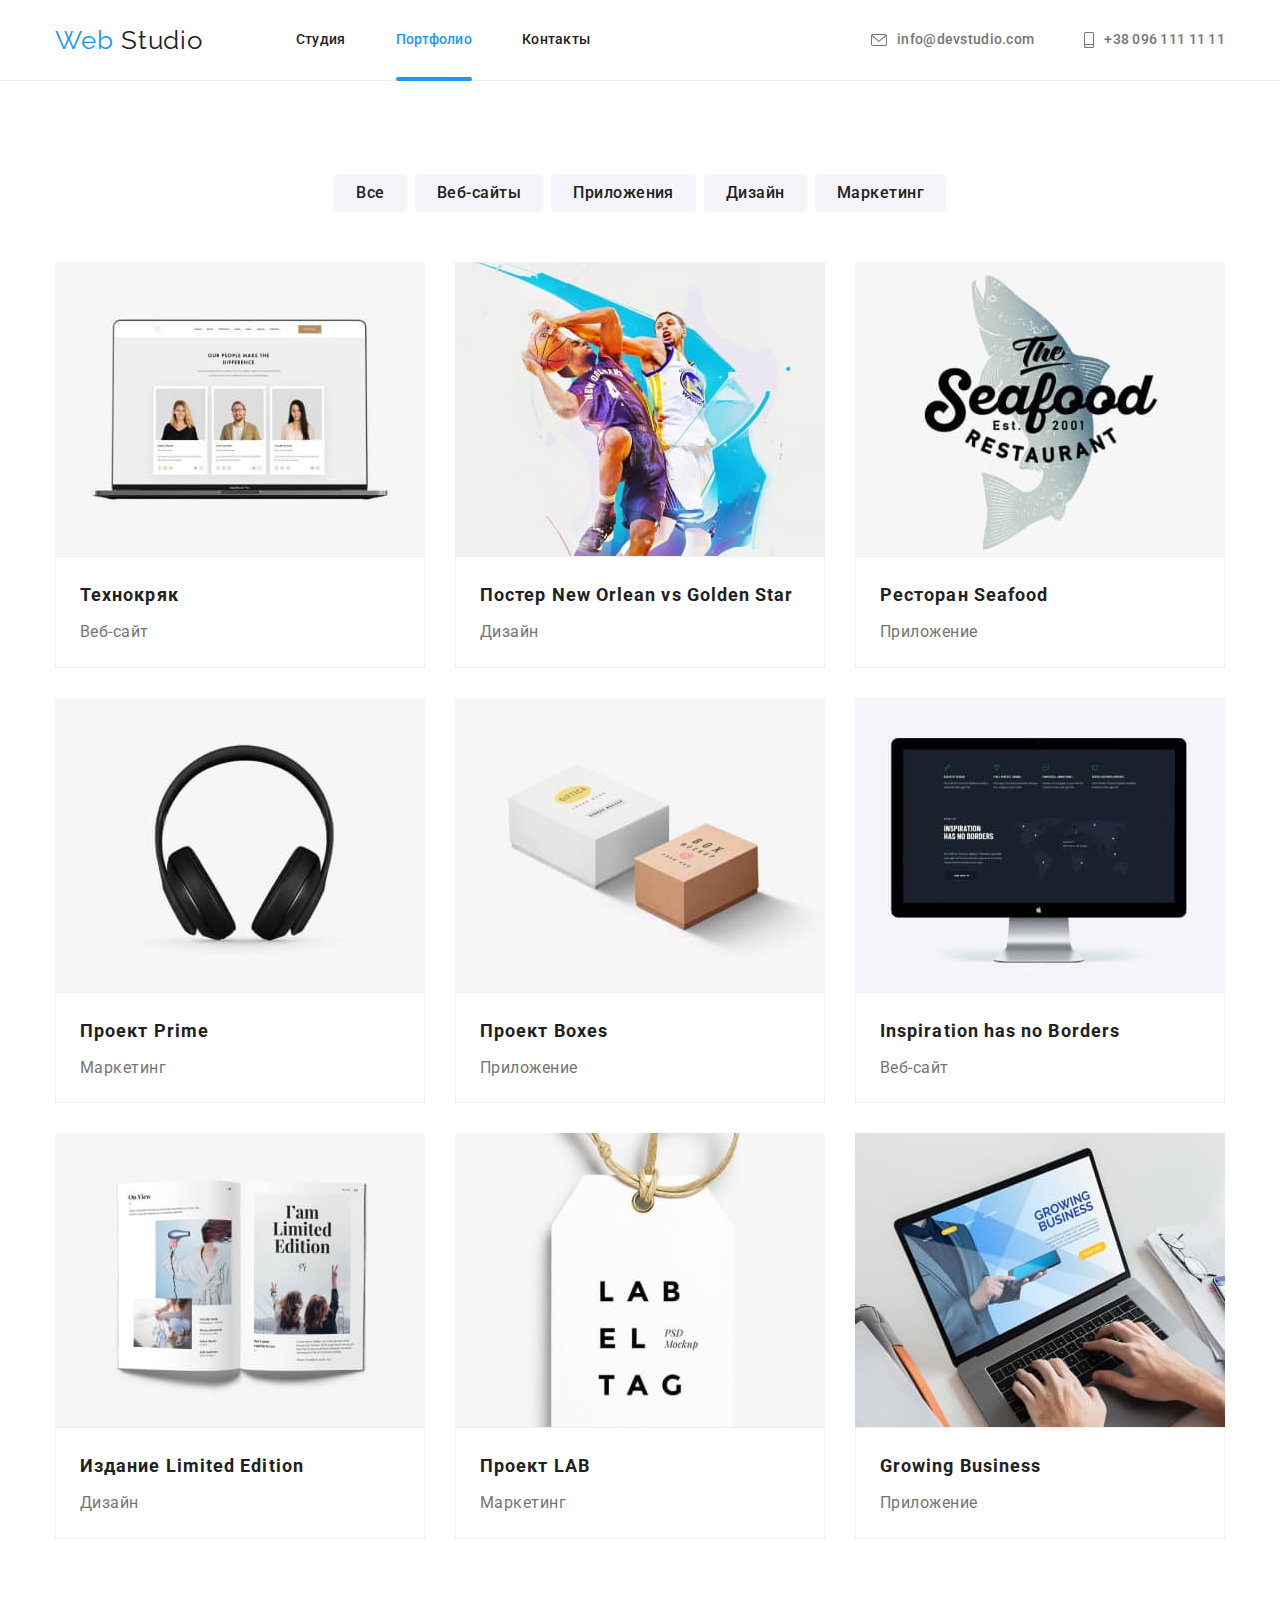
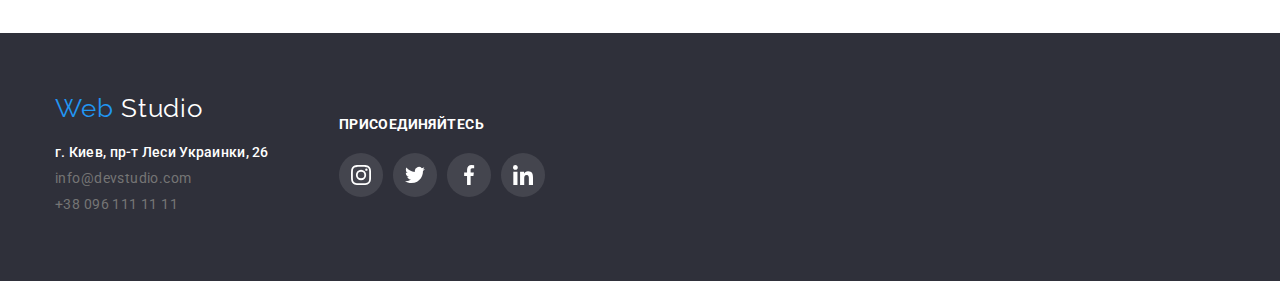
==== portfolio.html @ 6a271667 "add modal" ====
<!DOCTYPE html>
<html lang="ru">
	<head>
		<meta charset="UTF-8" />
		<meta name="viewport" content="width=device-width, initial-scale=1.0" />
		<title>Портфолио</title>
		<link
			href="https://fonts.googleapis.com/css2?family=Raleway:wght@700&family=Roboto:wght@400;500;700;900&display=swap"
			rel="stylesheet"
		/>
		<link
			rel="stylesheet"
			href="https://cdnjs.cloudflare.com/ajax/libs/modern-normalize/1.0.0/modern-normalize.min.css"
		/>
		<link rel="stylesheet" href="./css/styles.css" />
	</head>

	<!-- ШАПКА -->

	<body>
		<header class="header-page">
			<div class="container header">
				<nav class="navigation">
					<a class="logo" href="./index.html">
						<span class="web">Web</span>
						Studio
					</a>
					<ul class="list nav">
						<li class="link"><a href="./index.html" class="link-page">Студия</a></li>
						<li class="link"><a href="./portfolio.html" class="link-page current">Портфолио</a></li>
						<li class="link"><a href="#footer" class="link-page">Контакты</a></li>
					</ul>
				</nav>
				<ul class="list address up">
					<li class="link">
						<a href="mailto:info@devstudio.com" class="link-contacts up">
							<svg class="icon-address" width="16px" height="12px">
								<use href="./images/icon/sprite.svg#icon-mail"></use>
							</svg>
							info@devstudio.com
						</a>
					</li>
					<li class="link">
						<a href="tel:380961111111" class="link-contacts up">
							<svg class="icon-address" width="10px" height="16px">
								<use href="./images/icon/sprite.svg#icon-smartphone"></use>
							</svg>
							+38 096 111 11 11
						</a>
					</li>
				</ul>
			</div>
		</header>

		<!-- MAIN -->

		<main>
			<section class="section portfolio">
				<div class="container portfolio">
					<h1 hidden>Категории</h1>
					<ul class="list portfolio">
						<li class="item-portfolio"><button class="button">Все</button></li>
						<li class="item-portfolio"><button class="button">Веб-сайты</button></li>
						<li class="item-portfolio"><button class="button">Приложения</button></li>
						<li class="item-portfolio"><button class="button">Дизайн</button></li>
						<li class="item-portfolio"><button class="button">Маркетинг</button></li>
					</ul>
					<ul class="list content">
						<li class="item-content">
							<a href="" class="link-content">
								<div class="position portfolio">
									<img src="./images/portfolio1.jpg" alt="Технокряк" width="370" />
									<div class="position-text">
										<p>
											Lorem ipsum dolor, sit amet consectetur adipisicing elit. Fuga officiis sunt dolorem, harum saepe
											quibusdam doloribus, quis quia distinctio omnis quaerat expedita labore fugiat velit vitae non eos
											obcaecati magnam. Lorem ipsum dolor, sit amet consectetur adipisicing elit. Error minima nemo quod
											non rem ab iste? Ea voluptatem fugiat, atque, quia numquam magnam possimus quaerat qui itaque
											earum minus neque? Lorem ipsum dolor sit amet consectetur adipisicing elit. Quam ducimus magnam
											veritatis! Eaque natus, totam facere asperiores eius qui et temporibus, quae, quia quod nostrum
											commodi ipsum quam necessitatibus quos. Lorem ipsum dolor, sit amet consectetur adipisicing elit.
										</p>
									</div>
								</div>
								<div class="text-content">
									<h2 class="company">Технокряк</h2>
									<p class="categories">Веб-сайт</p>
								</div>
							</a>
						</li>
						<li class="item-content">
							<a href="" class="link-content">
								<div><img src="./images/portfolio2.jpg" alt="Постер New Orlean vs Golden Star" width="370" /></div>
								<div class="text-content">
									<h2 class="company">Постер New Orlean vs Golden Star</h2>
									<p class="categories">Дизайн</p>
								</div>
							</a>
						</li>
						<li class="item-content">
							<a href="" class="link-content">
								<div><img src="./images/portfolio3.jpg" alt="Ресторан Seafood" width="370" /></div>
								<div class="text-content">
									<h2 class="company">Ресторан Seafood</h2>
									<p class="categories">Приложение</p>
								</div>
							</a>
						</li>
						<li class="item-content">
							<a href="" class="link-content">
								<div><img src="./images/portfolio4.jpg" alt="Проект Prime" width="370" /></div>
								<div class="text-content">
									<h2 class="company">Проект Prime</h2>
									<p class="categories">Маркетинг</p>
								</div>
							</a>
						</li>
						<li class="item-content">
							<a href="" class="link-content">
								<div><img src="./images/portfolio5.jpg" alt="Проект Boxes" width="370" /></div>
								<div class="text-content">
									<h2 class="company">Проект Boxes</h2>
									<p class="categories">Приложение</p>
								</div>
							</a>
						</li>
						<li class="item-content">
							<a href="" class="link-content">
								<div><img src="./images/portfolio6.jpg" alt="Inspiration has no Borders" width="370" /></div>
								<div class="text-content">
									<h2 class="company">Inspiration has no Borders</h2>
									<p class="categories">Веб-сайт</p>
								</div>
							</a>
						</li>
						<li class="item-content">
							<a href="" class="link-content">
								<div><img src="./images/portfolio7.jpg" alt="Издание Limited Edition" width="370" /></div>
								<div class="text-content">
									<h2 class="company">Издание Limited Edition</h2>
									<p class="categories">Дизайн</p>
								</div>
							</a>
						</li>
						<li class="item-content">
							<a href="" class="link-content">
								<div><img src="./images/portfolio8.jpg" alt="Проект LAB" width="370" /></div>
								<div class="text-content">
									<h2 class="company">Проект LAB</h2>
									<p class="categories">Маркетинг</p>
								</div>
							</a>
						</li>
						<li class="item-content">
							<a href="" class="link-content">
								<div><img src="./images/portfolio9.jpg" alt="Growing Business" width="370" /></div>
								<div class="text-content">
									<h2 class="company">Growing Business</h2>
									<p class="categories">Приложение</p>
								</div>
							</a>
						</li>
					</ul>
				</div>
			</section>
		</main>

		<!-- FOOTER -->

		<footer class="footer-page" id="footer">
			<div class="container footer">
				<div class="address-footer">
					<div class="logo-footer">
						<a class="logo down" href="./index.html">
							<span class="web">Web</span>
							Studio
						</a>
					</div>
					<address>
						<ul class="list">
							<li class="link-down">
								<a
									href="https://goo.gl/maps/tncFJS4bmtnmpcFF8"
									class="link-contacts address"
									target="_blank"
									rel="noopener noreferrer"
								>
									г. Киев, пр-т Леси Украинки, 26
								</a>
							</li>
							<li class="link-down">
								<a href="mailto:info@devstudio.com" class="link-contacts down">info@devstudio.com</a>
							</li>
							<li class="link-down"><a href="tel:380961111111" class="link-contacts down">+38 096 111 11 11</a></li>
						</ul>
					</address>
				</div>
				<div class="social-footer">
					<h2 class="features-head">Присоединяйтесь</h2>
					<ul class="list social footer">
						<li>
							<a class="link-social footer" href="">
								<svg class="icon-social" width="20px" height="20px">
									<use href="./images/icon/sprite.svg#icon-instagram"></use>
								</svg>
							</a>
						</li>
						<li>
							<a class="link-social footer" href="">
								<svg class="icon-social" width="20px" height="20px">
									<use href="./images/icon/sprite.svg#icon-twitter"></use>
								</svg>
							</a>
						</li>
						<li>
							<a class="link-social footer" href="">
								<svg class="icon-social" width="20px" height="20px">
									<use href="./images/icon/sprite.svg#icon-facebook"></use>
								</svg>
							</a>
						</li>
						<li>
							<a class="link-social footer" href="">
								<svg class="icon-social" width="20px" height="20px">
									<use href="./images/icon/sprite.svg#icon-linkedin"></use>
								</svg>
							</a>
						</li>
					</ul>
				</div>
			</div>
		</footer>
	</body>
</html>
---- css/styles.css ----
:root {
	--primary-text-color: #212121;
	--secondary-text-color: #757575;
	--accent-color: #2196f3;
	--page-footer-color: #2f303a;
}

/* ВСЯ СТРАНИЦА */

body {
	background-color: #ffffff;
	color: var(--primary-text-color);
	font-family: Roboto, sans-serif;
	font-size: 14px;
	font-style: normal;

	margin-left: auto;
	margin-right: auto;

	padding-top: 80px;

	/* position: relative;
	top: 0;
	left: 0;
	width: 100%;
	height: 100%;
	background-color: #111111;
	opacity: 0.5; */
}
h1,
h2,
h3,
h4,
h5,
h6,
p {
	margin-top: 0;
	margin-bottom: 0;
}

img {
	display: block;
}
.list {
	list-style: none;
	margin: 0;
	padding: 0;
}
.section {
	padding-top: 94px;
	padding-bottom: 94px;
}
.container {
	width: 1200px;
	padding-left: 15px;
	padding-right: 15px;
	margin-left: auto;
	margin-right: auto;
}
.heading {
	font-weight: 700;
	font-size: 36px;
	line-height: 1.16;
	text-align: center;
	letter-spacing: 0.03em;

	margin-bottom: 50px;
}
.list.features,
.list.heading,
.list.team,
.list.portfolio,
.list.content,
.list.clients,
.list.address.up {
	display: flex;
	align-items: center;
}

/* ЛОГОТИП */

.logo {
	color: #212121;
	font-family: Raleway, sans-serif;
	font-size: 26px;
	line-height: 1.19;
	letter-spacing: 0.03em;
	text-decoration: none;
}
.web {
	color: #2196f3;
}
/* ШАПКА */

.link-page {
	font-weight: 500;
	font-size: 14px;
	line-height: 1.14;
	letter-spacing: 0.02em;
	color: var(--primary-text-color);
	text-decoration: none;

	display: block;
	padding-top: 32px;
	padding-bottom: 32px;
}
.list.nav {
	margin-left: 93px;
}
.link-page:hover,
.link-page:focus {
	color: var(--accent-color);
}
.link-page.current {
	color: var(--accent-color);
}
.link-contacts {
	font-weight: 500;
	line-height: 1.14;
	letter-spacing: 0.02em;
	color: var(--secondary-text-color);
	text-decoration: none;
}
.link-contacts:hover,
.link-contacts:focus {
	color: var(--accent-color);
}
.header-page {
	border-bottom: 1px solid #ececec;
	position: fixed;
	width: 100%;
	top: 0;
	background-color: #fff;
	z-index: 2;
}

/* ПОДСВЕТКА СТРАНИЦЫ ПОЛОСКОЙ */

.link .link-page.current {
	display: flex;
	position: relative;
}
.link .link-page.current::after {
	content: "";
	position: absolute;
	bottom: -1px;
	width: 100%;
	height: 4px;
	background-color: var(--accent-color);
	border-radius: 2px;
}

/* ИКОНКИ В ШАПКЕ */

.link-contacts.up {
	display: inline-flex;
	align-items: center;

	padding-top: 32px;
	padding-bottom: 32px;

	fill: var(--secondary-text-color);
}
.link-contacts.up:hover {
	fill: var(--accent-color);
}
.icon-address {
	margin-right: 10px;
}

/* MODALKA */
.backdrop {
	position: fixed;
	top: 0;
	left: 0;
	height: 100%;
	width: 100%;

	opacity: 1;
	background-color: rgba(209, 18, 18, 0.2);

	z-index: 3;
}
.backdrop.is-hidden {
	opacity: 0;
	pointer-events: none;
}
.modal {
	display: flex;
	position: absolute;
	top: 50%;
	left: 50%;
	transform: translate(-50%, -50%);

	min-width: 528px;
	min-height: 681px;
	padding: 15px;
	background: #ffffff;
	box-shadow: 0px 1px 3px rgba(0, 0, 0, 0.12), 0px 1px 1px rgba(0, 0, 0, 0.14), 0px 2px 1px rgba(0, 0, 0, 0.2);
	border-radius: 4px;
}
.button-close {
	cursor: pointer;
	width: 30px;
	height: 30px;
	fill: var(--secondary-text-color);
	border-radius: 50%;

	display: flex;
	align-items: center;
	justify-content: center;

	position: absolute;
	right: 8px;
	top: 8px;
	padding: 0px;
	border: 1px solid rgba(0, 0, 0, 0.1);
}
.button-close:hover,
.button-close:focus {
	fill: var(--accent-color);
}

/* HERO */

.section.hero {
	text-align: center;
	padding-bottom: 200px;
	padding-top: 200px;

	background-color: var(--page-footer-color);
	background-image: linear-gradient(to right, rgba(47, 48, 58, 0.4), rgba(47, 48, 58, 0.4)),
		url(../images/background.jpg);
	background-repeat: no-repeat;
	background-position: center;
	background-size: cover;
}
.main {
	color: #fff;
	font-weight: 900;
	font-size: 44px;
	line-height: 1.36;
	text-align: center;
	letter-spacing: 0.06em;
	text-transform: uppercase;

	margin-bottom: 30px;
}
.button-hero {
	cursor: pointer;
	color: #ffffff;
	background-color: #2196f3;
	font-weight: 700;
	font-size: 16px;
	line-height: 1.85;
	letter-spacing: 0.06em;

	box-shadow: 0px 4px 4px rgba(0, 0, 0, 0.15);
	border-radius: 4px;
	border: none;
	text-decoration: none;

	padding: 11px 34px;
	display: inline-block;
	min-width: 200px;
}

/* ОСОБЕННОСТИ */

.features-head {
	font-weight: bold;
	font-size: 14px;
	line-height: 1.14;
	letter-spacing: 0.03em;
	text-transform: uppercase;

	margin-bottom: 10px;
}
.features-text {
	font-weight: 400;
	font-size: 14px;
	line-height: 1.74;
	letter-spacing: 0.03em;
	color: var(--secondary-text-color);
	text-transform: none;

	margin-top: 0;
	margin-bottom: 0;
}
.list.features {
	margin-left: -30px;
}
.item-features {
	margin-left: 30px;
	flex-basis: calc(100% / 4 - 30px);
}

/* ПСЕВДОЭЛЕМЕНТЫ */

.item-features::before {
	content: "";
	height: 120px;
	display: block;
	margin-bottom: 30px;

	background-color: #f5f4fa;
	background-repeat: no-repeat;
	background-position: center;

	background-image: url(../images/icon/Vector.svg);
}
.item-features:nth-child(2)::before {
	background-image: url(../images/icon/clock\ .svg);
}
.item-features:nth-child(3)::before {
	background-image: url(../images/icon/Vector\ 3.svg);
}
.item-features:nth-child(4)::before {
	background-image: url(../images/icon/astronaut\ .svg);
}

/* ЧЕМ МЫ ЗАНИМАЕМСЯ */

.section.features {
	padding-bottom: 0px;
}
.heading-text {
	color: #fff;
	font-weight: bold;
	font-size: 14px;
	line-height: 1.14;
	text-align: center;
	letter-spacing: 0.03em;
	text-transform: uppercase;

	position: absolute;
	bottom: 27px;
	left: 50%;
	width: 100%;

	transform: translate(-50%);
}

.list.heading {
	margin-left: -30px;
	margin-bottom: 0;
}
.item-heading {
	width: 370px;
	margin-left: 30px;
	flex-basis: calc(100% / 3 - 30px);

	/* position: relative;
	display: flex; */
	/* justify-content: center; */
}
.position.heading::before {
	display: inline-block;
	position: absolute;
	content: "";
	width: 370px;
	height: 70px;
	background-color: #111111;
	opacity: 0.5;
	bottom: 0;
	left: 0;
}
.position.heading {
	margin: 0;
}

/* НАША КОМАНДА */

.section.team {
	background-color: #f5f4fa;
}
.name {
	font-weight: 500;
	font-size: 16px;
	line-height: 1.18;
	letter-spacing: 0.03em;

	margin-bottom: 10px;
}
.work {
	font-weight: 400;
	font-size: 16px;
	line-height: 1.18;
	letter-spacing: 0.03em;
	color: var(--secondary-text-color);
}
.work-div {
	padding-top: 30px;
	padding-bottom: 30px;
}
.list.team {
	margin-right: -30px;
	text-align: center;
}
.item-team {
	box-shadow: 0px 1px 3px rgba(0, 0, 0, 0.12), 0px 1px 1px rgba(0, 0, 0, 0.14), 0px 2px 1px rgba(0, 0, 0, 0.2);
	border-radius: 0px 0px 4px 4px;

	margin-right: 30px;
	width: calc(100% / 4 - 30px);
}
.item-team:nth-child(4n) {
	margin-right: 0;
}

/* CСЫЛКИ НА СОЦ СЕТИ */

.list.social {
	display: flex;
	justify-content: center;
	margin-top: 16px;
}
.list.social li {
	width: 44px;
	height: 44px;
}
.list.social li + li {
	margin-left: 10px;
}
.link-social {
	display: flex;
	width: 44px;
	height: 44px;
	border-radius: 50%;
	justify-content: center;
	align-items: center;
	fill: #afb1b8;
}
.link-social:hover {
	background-color: var(--accent-color);
	fill: #fff;
}

/* ПОРТФОЛИО */

.button {
	color: var(--primary-text-color);
	background-color: #f5f4fa;
	font-weight: 500;
	font-size: 16px;
	line-height: 1.6;
	text-align: center;
	letter-spacing: 0.03em;
	border: none;
	border-radius: 4px;

	padding: 6px 22px;
	display: inline-block;
	min-width: 73px;
}
.button:hover,
.button:focus {
	background-color: var(--accent-color);
	color: #ffffff;
	box-shadow: 0px 3px 1px rgba(0, 0, 0, 0.1), 0px 1px 2px rgba(0, 0, 0, 0.08), 0px 2px 2px rgba(0, 0, 0, 0.12);
}
.list.portfolio {
	justify-content: center;
	margin-bottom: 50px;
}
.list.portfolio .item-portfolio + .item-portfolio {
	margin-left: 8px;
}
.item-content img {
	width: 370px;
	text-align: center;
}
.list.content {
	flex-wrap: wrap;
	margin-right: -30px;
}
.item-content {
	width: calc(100% / 3 - 30px);
	margin-right: 30px;

	margin-bottom: 30px;
}
.text-content {
	border: 1px solid #eeeeee;
	padding: 20px 24px;
}
.item-content:nth-child(3n) {
	margin-right: 0;
}
.item-content:nth-last-child(-n + 3) {
	margin-bottom: 0;
}
.company {
	color: var(--primary-text-color);
	font-weight: 700;
	font-size: 18px;
	line-height: 2;
	letter-spacing: 0.06em;

	margin-bottom: 4px;
}
.categories {
	color: var(--secondary-text-color);
	font-weight: normal;
	font-size: 16px;
	line-height: 1.87;
	letter-spacing: 0.03em;
}
.link-content {
	text-decoration: none;
}
.item-content:hover,
.item-content:focus {
	box-shadow: 0px 1px 1px rgba(0, 0, 0, 0.12), 0px 4px 4px rgba(0, 0, 0, 0.06), 1px 4px 6px rgba(0, 0, 0, 0.16);
}

/*  ПОЗИЦИОНИРОВАНИЕ */

.position {
	position: relative;
	overflow: auto;
}
.position-text {
	color: #fff;
	font-weight: 400;
	font-size: 18px;
	line-height: 1.55;
	letter-spacing: 0.03em;
	font-style: none;

	position: absolute;
	top: 63px;
	left: 24px;
	right: 24px;
	opacity: 0;
}

.item-content:hover .position-text {
	opacity: 1;
}

.item-content:hover .position.portfolio::before {
	content: "";
	display: inline-block;
	position: absolute;
	width: 100%;
	height: 100%;
	background-color: rgba(33, 150, 243, 0.9);
}
/* SCROLL BACKGROUND */

.position.portfolio {
	background-color: rgba(33, 150, 243, 0.9);
	background-attachment: scroll;
}

/* ПОСТОЯННЫЕ КЛИЕНТЫ */

.list.clients {
	align-items: center;
	justify-content: center;
}

.link-clients {
	display: flex;
	align-items: center;
	justify-content: center;

	width: 170px;
	height: 90px;

	fill: #afb1b8;

	border: 1px solid #afb1b8;
	box-sizing: border-box;
	border-radius: 4px;
}
.link-clients:hover {
	fill: var(--accent-color);
	border-color: var(--accent-color);
}
/* .item-clients {
  width: calc(100% - 30px / 6);
} */
.item-clients:not(:last-child) {
	margin-right: 30px;
}

/* ФУТЕР */

.footer-page {
	background-color: var(--page-footer-color);
}
.logo.down {
	color: #ffffff;
}
.container.footer {
	padding-top: 60px;
	padding-bottom: 60px;
}
.logo-footer {
	margin-bottom: 20px;
}
.link-contacts.down {
	font-weight: 400;
	line-height: 1.17;
	letter-spacing: 0.03em;
}
.link-down {
	margin-bottom: 9px;
	font-style: normal;
}
.link-contacts.address {
	color: #ffffff;
}
.link-contacts.address:hover,
.link-contacts.address:focus {
	color: var(--accent-color);
}
.list.nav,
.list.address,
.navigation {
	display: flex;
	align-items: center;
}
.container.header {
	display: flex;
	align-items: center;
	justify-content: space-between;
}
.list.nav .link + .link {
	margin-left: 50px;
}
.list.address .link + .link {
	margin-left: 50px;
}

/* ФУТЕР ФЛЕКС */

.container.footer {
	display: flex;
	align-items: center;
	justify-content: start;
}
.social-footer {
	margin-left: 70px;
}
.social-footer h2 {
	color: #fff;
	margin-bottom: 20px;
}
.list.social.footer {
	margin-top: 0;
}
.link-social.footer {
	fill: #fff;
	background-color: rgba(255, 255, 255, 0.1);
}
.link-social.footer:hover {
	background-color: var(--accent-color);
}
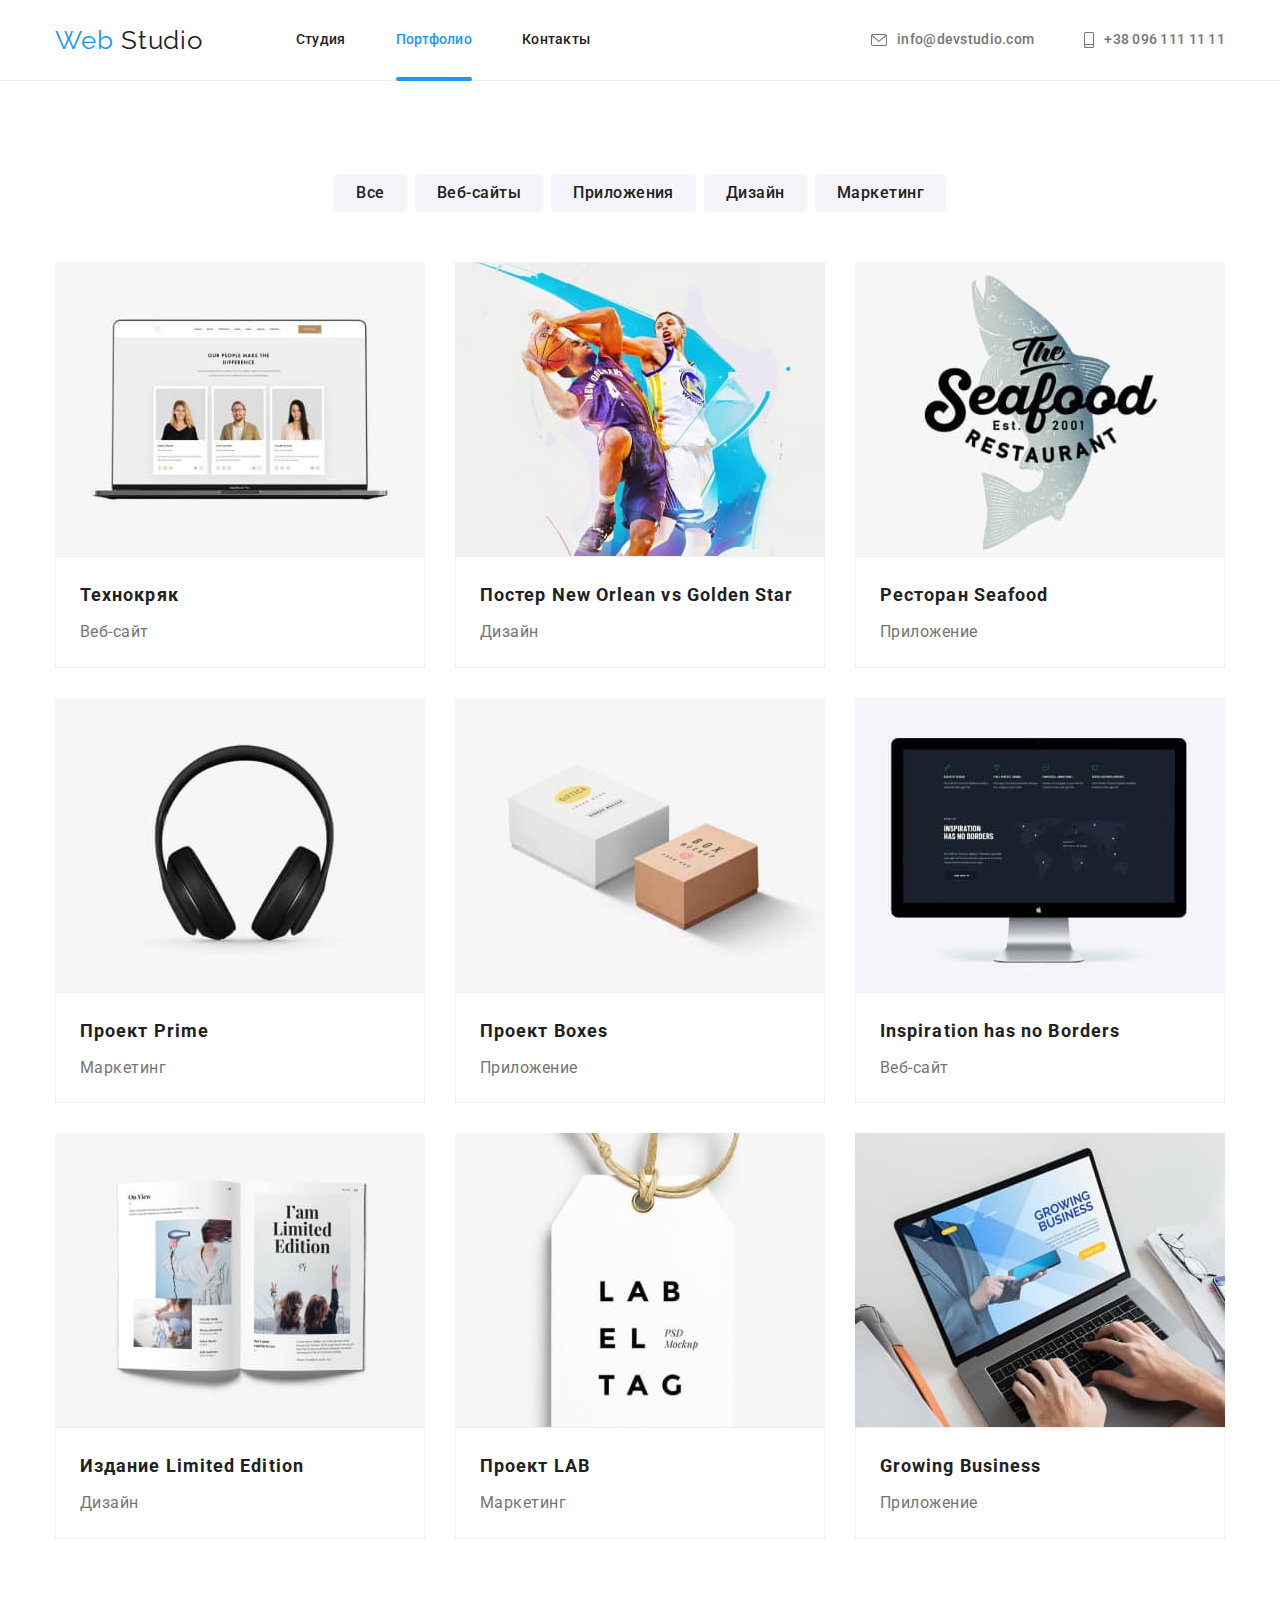
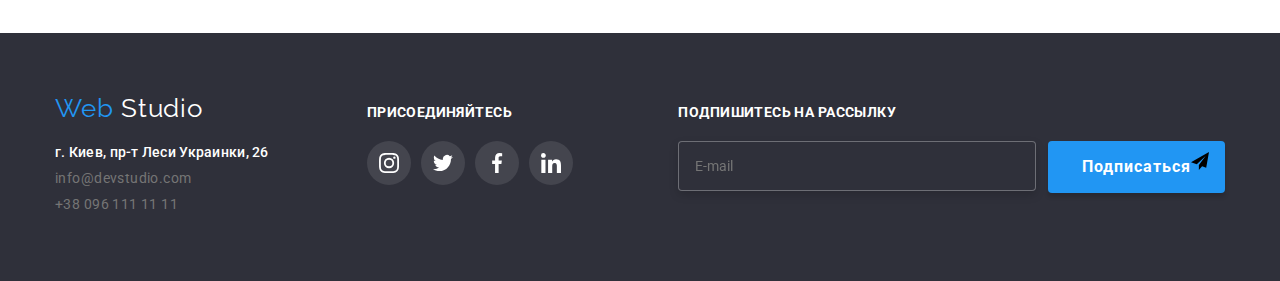
==== commit 055a3e83: "instal sass" ====
--- a/portfolio.html
+++ b/portfolio.html
@@ -12,7 +12,7 @@
 			rel="stylesheet"
 			href="https://cdnjs.cloudflare.com/ajax/libs/modern-normalize/1.0.0/modern-normalize.min.css"
 		/>
-		<link rel="stylesheet" href="./css/styles.css" />
+		<link rel="stylesheet" href="./css/portfolio.min.css" />
 	</head>
 
 	<!-- ШАПКА -->
@@ -70,15 +70,14 @@
 							<a href="" class="link-content">
 								<div class="position portfolio">
 									<img src="./images/portfolio1.jpg" alt="Технокряк" width="370" />
-									<div class="position-text">
-										<p>
+									<div class="position-container">
+										<p class="position-text">
 											Lorem ipsum dolor, sit amet consectetur adipisicing elit. Fuga officiis sunt dolorem, harum saepe
 											quibusdam doloribus, quis quia distinctio omnis quaerat expedita labore fugiat velit vitae non eos
 											obcaecati magnam. Lorem ipsum dolor, sit amet consectetur adipisicing elit. Error minima nemo quod
-											non rem ab iste? Ea voluptatem fugiat, atque, quia numquam magnam possimus quaerat qui itaque
-											earum minus neque? Lorem ipsum dolor sit amet consectetur adipisicing elit. Quam ducimus magnam
-											veritatis! Eaque natus, totam facere asperiores eius qui et temporibus, quae, quia quod nostrum
-											commodi ipsum quam necessitatibus quos. Lorem ipsum dolor, sit amet consectetur adipisicing elit.
+											non rem ab iste? Lorem ipsum dolor sit amet consectetur adipisicing elit. Repellat corporis
+											perspiciatis laborum ipsa nobis modi a accusamus, aliquid saepe maxime minima quia provident
+											atque, cum vel corrupti commodi sed necessitatibus!
 										</p>
 									</div>
 								</div>
@@ -90,7 +89,19 @@
 						</li>
 						<li class="item-content">
 							<a href="" class="link-content">
-								<div><img src="./images/portfolio2.jpg" alt="Постер New Orlean vs Golden Star" width="370" /></div>
+								<div class="position portfolio">
+									<img src="./images/portfolio2.jpg" alt="Постер New Orlean vs Golden Star" width="370" />
+									<div class="position-container">
+										<p class="position-text">
+											Lorem ipsum dolor, sit amet consectetur adipisicing elit. Fuga officiis sunt dolorem, harum saepe
+											quibusdam doloribus, quis quia distinctio omnis quaerat expedita labore fugiat velit vitae non eos
+											obcaecati magnam. Lorem ipsum dolor, sit amet consectetur adipisicing elit. Error minima nemo quod
+											non rem ab iste? Lorem ipsum dolor sit amet consectetur adipisicing elit. Repellat corporis
+											perspiciatis laborum ipsa nobis modi a accusamus, aliquid saepe maxime minima quia provident
+											atque, cum vel corrupti commodi sed necessitatibus!
+										</p>
+									</div>
+								</div>
 								<div class="text-content">
 									<h2 class="company">Постер New Orlean vs Golden Star</h2>
 									<p class="categories">Дизайн</p>
@@ -169,7 +180,7 @@
 
 		<footer class="footer-page" id="footer">
 			<div class="container footer">
-				<div class="address-footer">
+				<div class="footer-box">
 					<div class="logo-footer">
 						<a class="logo down" href="./index.html">
 							<span class="web">Web</span>
@@ -195,7 +206,7 @@
 						</ul>
 					</address>
 				</div>
-				<div class="social-footer">
+				<div class="footer-box">
 					<h2 class="features-head">Присоединяйтесь</h2>
 					<ul class="list social footer">
 						<li>
@@ -228,6 +239,21 @@
 						</li>
 					</ul>
 				</div>
+				<!-- <div class="aline-footer send"> -->
+
+				<div class="footer-box">
+					<b class="features-head">Подпишитесь на рассылку</b>
+					<form class="footer-form">
+						<input class="mail-footer" type="email" name="mail" placeholder="E-mail" />
+
+						<button class="button-footer" type="submit">
+							Подписаться<svg class="icon-footer" width="18px" height="18px">
+								<use href="./images/icon-2/sprite.svg#icon-send"></use>
+							</svg>
+						</button>
+					</form>
+				</div>
+				<!-- </div> -->
 			</div>
 		</footer>
 	</body>
--- a/css/portfolio.min.css
+++ b/css/portfolio.min.css
@@ -0,0 +1,2 @@
+body{background-color:#ffffff;color:#212121;font-family:Roboto, sans-serif;font-size:14px;font-style:normal;margin-left:auto;margin-right:auto;padding-top:80px}h1,h2,h3,h4,h5,h6,p{margin-top:0;margin-bottom:0}img{display:block}.list{list-style:none;margin:0;padding:0}.section{padding-top:94px;padding-bottom:94px}.container{width:1200px;padding-left:15px;padding-right:15px;margin-left:auto;margin-right:auto}.heading{font-weight:700;font-size:36px;line-height:1.16;text-align:center;letter-spacing:0.03em;margin-bottom:50px}.list.features,.list.heading,.list.team,.list.portfolio,.list.content,.list.clients,.list.address.up{display:flex;align-items:center}.main{color:#fff;font-weight:900;font-size:44px;line-height:1.36;text-align:center;letter-spacing:0.06em;text-transform:uppercase;margin-bottom:30px}.logo{color:#212121;font-family:Raleway, sans-serif;font-size:26px;line-height:1.19;letter-spacing:0.03em;text-decoration:none}.web{color:#2196f3}.logo-footer{margin-bottom:20px}.header-page{border-bottom:1px solid #ececec;position:fixed;width:100%;top:0;background-color:#fff;z-index:2}.container.header{display:flex;align-items:center;justify-content:space-between}.link-page{font-weight:500;font-size:14px;line-height:1.14;letter-spacing:0.02em;color:#212121;text-decoration:none;display:block;padding-top:32px;padding-bottom:32px;transition:color 250ms cubic-bezier(0.4, 0, 0.2, 1)}.link .link-page.current{display:flex;position:relative}.link .link-page.current::before{content:"";position:absolute;bottom:-1px;width:100%;height:4px;background-color:#2196f3;border-radius:2px}.link-page:hover,.link-page:focus{color:#2196f3}.link-page.current{color:#2196f3}.list.nav{margin-left:93px}.list.nav .link+.link{margin-left:50px}.list.address .link+.link{margin-left:50px}.link-contacts{font-weight:500;line-height:1.14;letter-spacing:0.02em;color:#757575;text-decoration:none;transition:color 250ms cubic-bezier(0.4, 0, 0.2, 1)}.link-contacts:hover,.link-contacts:focus{color:#2196f3}.link-contacts.up{display:inline-flex;align-items:center;padding-top:32px;padding-bottom:32px;fill:#757575}.link-contacts.up:hover,.link-contacts.up:focus{fill:#2196f3}.icon-address{margin-right:10px;transition:fill 250ms cubic-bezier(0.4, 0, 0.2, 1)}.button{color:#212121;background-color:#f5f4fa;font-weight:500;font-size:16px;line-height:1.6;text-align:center;letter-spacing:0.03em;border:none;border-radius:4px;padding:6px 22px;display:inline-block;min-width:73px;cursor:pointer;transition:background-color 250ms cubic-bezier(0.4, 0, 0.2, 1),color 250ms cubic-bezier(0.4, 0, 0.2, 1),box-shadow 250ms cubic-bezier(0.4, 0, 0.2, 1)}.button:hover,.button:focus{background-color:#2196f3;color:#ffffff;box-shadow:0px 3px 1px rgba(0,0,0,0.1),0px 1px 2px rgba(0,0,0,0.08),0px 2px 2px rgba(0,0,0,0.12)}.list.portfolio{justify-content:center;margin-bottom:50px}.list.portfolio .item-portfolio+.item-portfolio{margin-left:8px}.item-content img{width:370px;text-align:center}.list.content{flex-wrap:wrap;margin-right:-30px}.item-content{width:calc(100% / 3 - 30px);margin-right:30px;margin-bottom:30px;transition:box-shadow 250ms cubic-bezier(0.4, 0, 0.2, 1)}.text-content{border:1px solid #eeeeee;padding:20px 24px}.item-content:nth-child(3n){margin-right:0}.item-content:nth-last-child(-n+3){margin-bottom:0}.company{color:#212121;font-weight:700;font-size:18px;line-height:2;letter-spacing:0.06em;margin-bottom:4px}.categories{color:#757575;font-weight:normal;font-size:16px;line-height:1.87;letter-spacing:0.03em}.link-content{text-decoration:none}.item-content:hover,.item-content:focus{box-shadow:0px 1px 1px rgba(0,0,0,0.12),0px 4px 4px rgba(0,0,0,0.06),1px 4px 6px rgba(0,0,0,0.16)}.position{position:relative;overflow:hidden}.position-container{position:absolute;transform:translateY(100%);transition:transform 250ms cubic-bezier(0.4, 0, 0.2, 1);top:0;left:0;width:100%;height:100%;background-color:rgba(33,150,243,0.9);padding:63px 24px;overflow:auto}.position-text{color:#fff;font-weight:400;font-size:18px;line-height:1.55;letter-spacing:0.03em;font-style:none}.item-content:hover .position-container{transform:translateY(0)}.link-contacts.down{font-weight:400;line-height:1.17;letter-spacing:0.03em}.link-down{margin-bottom:9px;font-style:normal}.link-contacts.address{color:#ffffff;transition:color 250ms cubic-bezier(0.4, 0, 0.2, 1)}.link-contacts.address:hover,.link-contacts.address:focus{color:#2196f3}.list.nav,.list.address,.navigation{display:flex;align-items:center}.footer-page{background-color:#2f303a}.logo.down{color:#ffffff}.container.footer{padding-top:60px;padding-bottom:60px;align-items:baseline;display:flex;justify-content:center;margin-left:auto;margin-right:auto}.list.social.footer{justify-content:left;margin-top:0}.link-social.footer{fill:#fff;background-color:rgba(255,255,255,0.1);transition:background-color 250ms cubic-bezier(0.4, 0, 0.2, 1)}.link-social.footer:hover{background-color:#2196f3}.footer-box h2,b{color:#fff;margin-bottom:20px;display:block}.footer-box b{margin-bottom:20px}.footer-form{display:flex}.footer-box{width:calc((100% - 2 * 30px) / 2)}.mail-footer{height:50px;width:358px;background-color:#2f303a;border-radius:4px;margin-right:12px;padding-top:12px;padding-bottom:12px;padding-left:16px;border:1px solid rgba(255,255,255,0.3);filter:drop-shadow(0px 4px 4px rgba(0,0,0,0.15));border-radius:4px}.button-footer{position:relative;cursor:pointer;color:#ffffff;background-color:#2196f3;font-weight:700;font-size:16px;line-height:1.85;letter-spacing:0.06em;box-shadow:0px 4px 4px rgba(0,0,0,0.15);border-radius:4px;border:none;text-decoration:none;padding:11px 34px}.icon-footer{position:absolute}.features-head{font-weight:bold;font-size:14px;line-height:1.14;letter-spacing:0.03em;text-transform:uppercase;margin-bottom:10px}.features-text{font-weight:400;font-size:14px;line-height:1.74;letter-spacing:0.03em;color:#757575;text-transform:none;margin-top:0;margin-bottom:0}.list.features{margin-left:-30px}.item-features{margin-left:30px;flex-basis:calc(100% / 4 - 30px)}.section.features{padding-bottom:0px}.item-features::before{content:"";height:120px;display:block;margin-bottom:30px;background-color:#f5f4fa;background-repeat:no-repeat;background-position:center;background-image:url(../images/icon/Vector.svg)}.item-features:nth-child(2)::before{background-image:url(../images/icon/clock.svg)}.item-features:nth-child(3)::before{background-image:url(../images/icon/Vector3.svg)}.item-features:nth-child(4)::before{background-image:url(../images/icon/astronaut.svg)}.list.social{display:flex;justify-content:center;margin-top:16px}.list.social li{width:44px;height:44px}.list.social li+li{margin-left:10px}.link-social{display:flex;width:44px;height:44px;border-radius:50%;justify-content:center;align-items:center;fill:#afb1b8;transition:background-color 250ms cubic-bezier(0.4, 0, 0.2, 1),fill 250ms cubic-bezier(0.4, 0, 0.2, 1)}.link-social:hover,.link-social:focus{background-color:#2196f3;fill:#fff}.button-hero{cursor:pointer;color:#ffffff;background-color:#2196f3;font-weight:700;font-size:16px;line-height:1.85;letter-spacing:0.06em;box-shadow:0px 4px 4px rgba(0,0,0,0.15);border-radius:4px;border:none;text-decoration:none;padding:11px 34px;display:inline-block;min-width:200px}
+/*# sourceMappingURL=portfolio.min.css.map */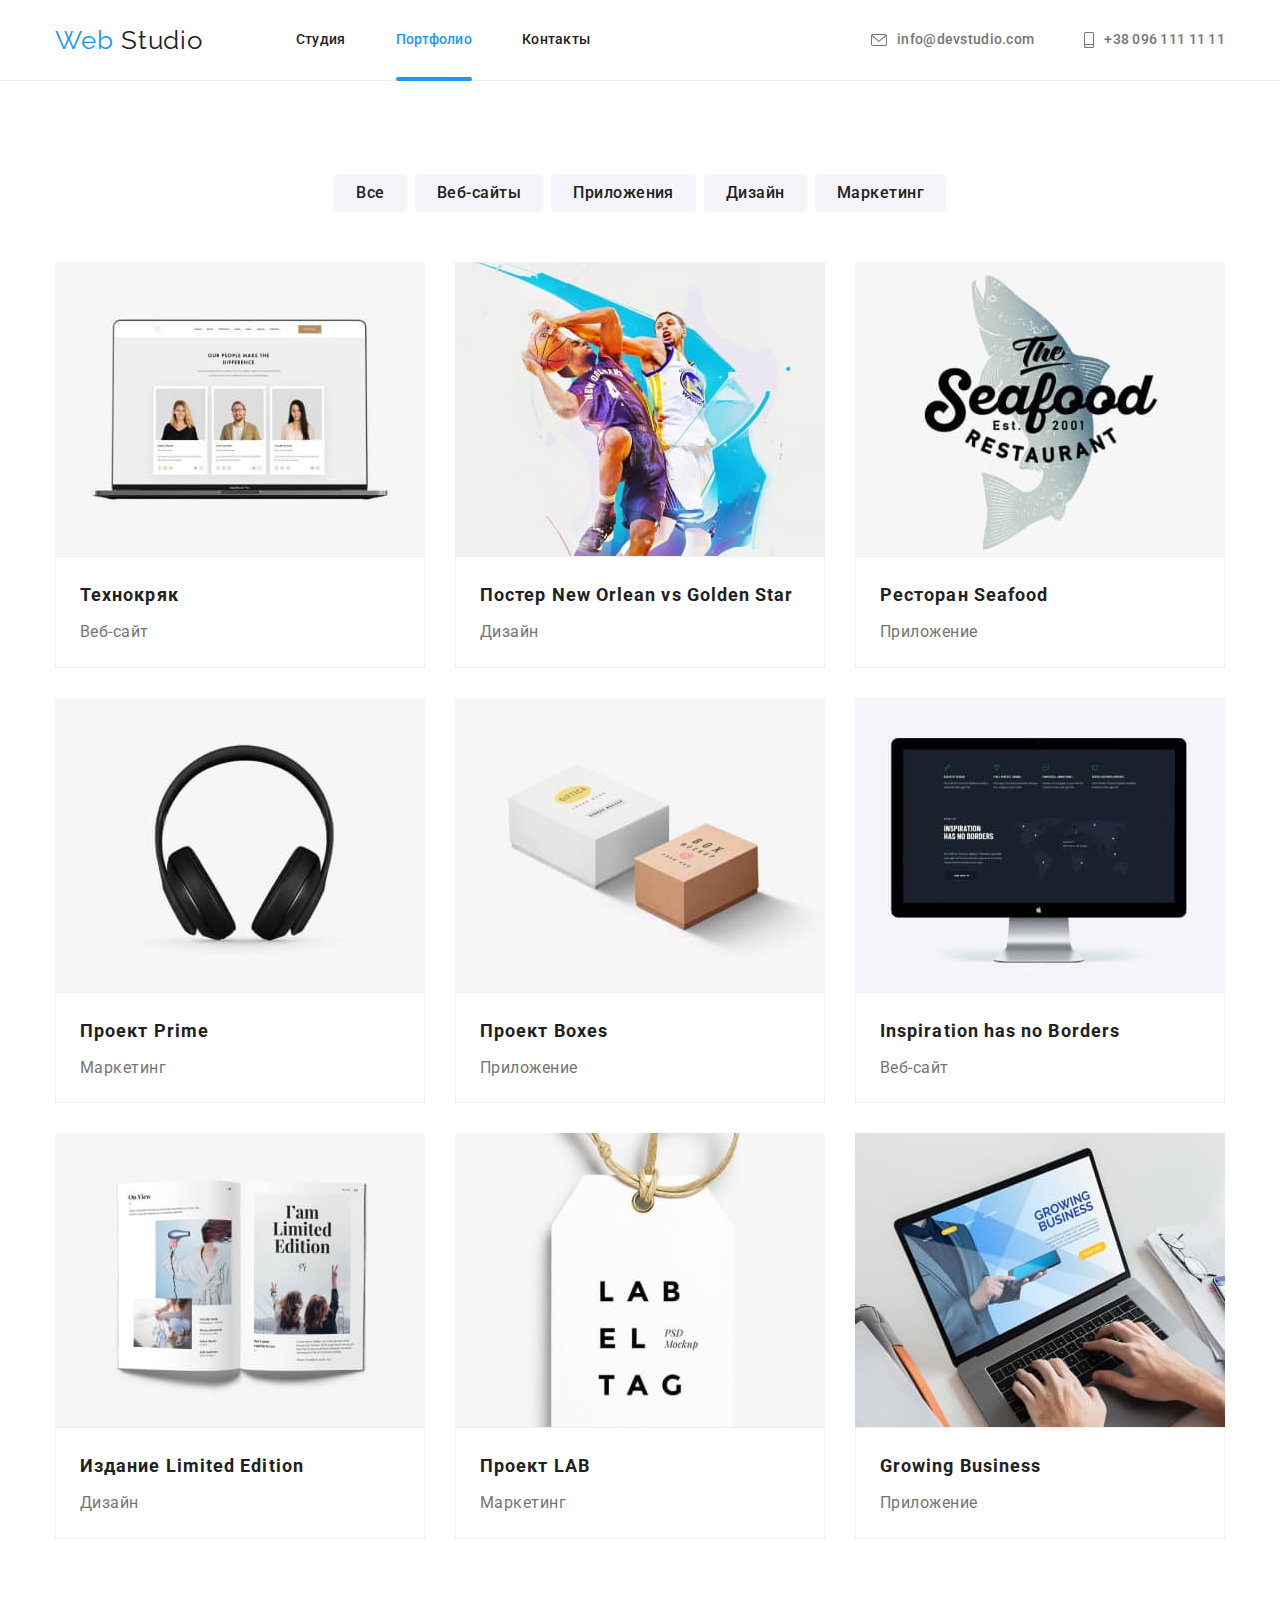
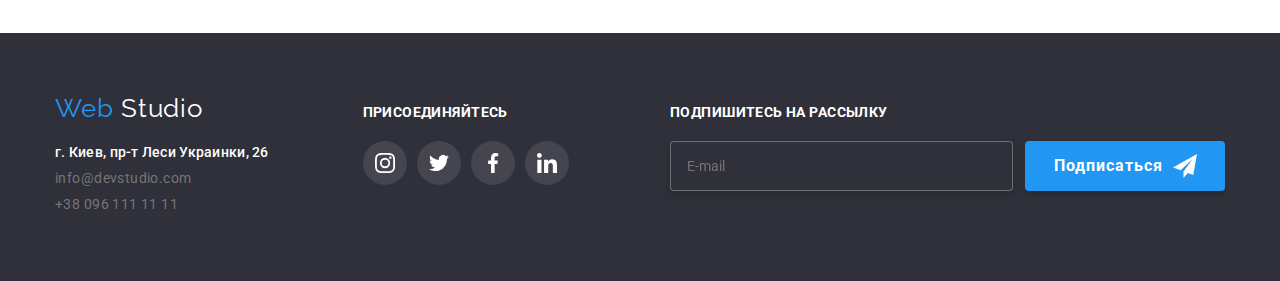
==== commit 8571a12a: "add form" ====
--- a/portfolio.html
+++ b/portfolio.html
@@ -247,7 +247,7 @@
 						<input class="mail-footer" type="email" name="mail" placeholder="E-mail" />
 
 						<button class="button-footer" type="submit">
-							Подписаться<svg class="icon-footer" width="18px" height="18px">
+							Подписаться<svg class="icon-footer" width="24px" height="24px">
 								<use href="./images/icon-2/sprite.svg#icon-send"></use>
 							</svg>
 						</button>
--- a/css/portfolio.min.css
+++ b/css/portfolio.min.css
@@ -1,2 +1,2 @@
-body{background-color:#ffffff;color:#212121;font-family:Roboto, sans-serif;font-size:14px;font-style:normal;margin-left:auto;margin-right:auto;padding-top:80px}h1,h2,h3,h4,h5,h6,p{margin-top:0;margin-bottom:0}img{display:block}.list{list-style:none;margin:0;padding:0}.section{padding-top:94px;padding-bottom:94px}.container{width:1200px;padding-left:15px;padding-right:15px;margin-left:auto;margin-right:auto}.heading{font-weight:700;font-size:36px;line-height:1.16;text-align:center;letter-spacing:0.03em;margin-bottom:50px}.list.features,.list.heading,.list.team,.list.portfolio,.list.content,.list.clients,.list.address.up{display:flex;align-items:center}.main{color:#fff;font-weight:900;font-size:44px;line-height:1.36;text-align:center;letter-spacing:0.06em;text-transform:uppercase;margin-bottom:30px}.logo{color:#212121;font-family:Raleway, sans-serif;font-size:26px;line-height:1.19;letter-spacing:0.03em;text-decoration:none}.web{color:#2196f3}.logo-footer{margin-bottom:20px}.header-page{border-bottom:1px solid #ececec;position:fixed;width:100%;top:0;background-color:#fff;z-index:2}.container.header{display:flex;align-items:center;justify-content:space-between}.link-page{font-weight:500;font-size:14px;line-height:1.14;letter-spacing:0.02em;color:#212121;text-decoration:none;display:block;padding-top:32px;padding-bottom:32px;transition:color 250ms cubic-bezier(0.4, 0, 0.2, 1)}.link .link-page.current{display:flex;position:relative}.link .link-page.current::before{content:"";position:absolute;bottom:-1px;width:100%;height:4px;background-color:#2196f3;border-radius:2px}.link-page:hover,.link-page:focus{color:#2196f3}.link-page.current{color:#2196f3}.list.nav{margin-left:93px}.list.nav .link+.link{margin-left:50px}.list.address .link+.link{margin-left:50px}.link-contacts{font-weight:500;line-height:1.14;letter-spacing:0.02em;color:#757575;text-decoration:none;transition:color 250ms cubic-bezier(0.4, 0, 0.2, 1)}.link-contacts:hover,.link-contacts:focus{color:#2196f3}.link-contacts.up{display:inline-flex;align-items:center;padding-top:32px;padding-bottom:32px;fill:#757575}.link-contacts.up:hover,.link-contacts.up:focus{fill:#2196f3}.icon-address{margin-right:10px;transition:fill 250ms cubic-bezier(0.4, 0, 0.2, 1)}.button{color:#212121;background-color:#f5f4fa;font-weight:500;font-size:16px;line-height:1.6;text-align:center;letter-spacing:0.03em;border:none;border-radius:4px;padding:6px 22px;display:inline-block;min-width:73px;cursor:pointer;transition:background-color 250ms cubic-bezier(0.4, 0, 0.2, 1),color 250ms cubic-bezier(0.4, 0, 0.2, 1),box-shadow 250ms cubic-bezier(0.4, 0, 0.2, 1)}.button:hover,.button:focus{background-color:#2196f3;color:#ffffff;box-shadow:0px 3px 1px rgba(0,0,0,0.1),0px 1px 2px rgba(0,0,0,0.08),0px 2px 2px rgba(0,0,0,0.12)}.list.portfolio{justify-content:center;margin-bottom:50px}.list.portfolio .item-portfolio+.item-portfolio{margin-left:8px}.item-content img{width:370px;text-align:center}.list.content{flex-wrap:wrap;margin-right:-30px}.item-content{width:calc(100% / 3 - 30px);margin-right:30px;margin-bottom:30px;transition:box-shadow 250ms cubic-bezier(0.4, 0, 0.2, 1)}.text-content{border:1px solid #eeeeee;padding:20px 24px}.item-content:nth-child(3n){margin-right:0}.item-content:nth-last-child(-n+3){margin-bottom:0}.company{color:#212121;font-weight:700;font-size:18px;line-height:2;letter-spacing:0.06em;margin-bottom:4px}.categories{color:#757575;font-weight:normal;font-size:16px;line-height:1.87;letter-spacing:0.03em}.link-content{text-decoration:none}.item-content:hover,.item-content:focus{box-shadow:0px 1px 1px rgba(0,0,0,0.12),0px 4px 4px rgba(0,0,0,0.06),1px 4px 6px rgba(0,0,0,0.16)}.position{position:relative;overflow:hidden}.position-container{position:absolute;transform:translateY(100%);transition:transform 250ms cubic-bezier(0.4, 0, 0.2, 1);top:0;left:0;width:100%;height:100%;background-color:rgba(33,150,243,0.9);padding:63px 24px;overflow:auto}.position-text{color:#fff;font-weight:400;font-size:18px;line-height:1.55;letter-spacing:0.03em;font-style:none}.item-content:hover .position-container{transform:translateY(0)}.link-contacts.down{font-weight:400;line-height:1.17;letter-spacing:0.03em}.link-down{margin-bottom:9px;font-style:normal}.link-contacts.address{color:#ffffff;transition:color 250ms cubic-bezier(0.4, 0, 0.2, 1)}.link-contacts.address:hover,.link-contacts.address:focus{color:#2196f3}.list.nav,.list.address,.navigation{display:flex;align-items:center}.footer-page{background-color:#2f303a}.logo.down{color:#ffffff}.container.footer{padding-top:60px;padding-bottom:60px;align-items:baseline;display:flex;justify-content:center;margin-left:auto;margin-right:auto}.list.social.footer{justify-content:left;margin-top:0}.link-social.footer{fill:#fff;background-color:rgba(255,255,255,0.1);transition:background-color 250ms cubic-bezier(0.4, 0, 0.2, 1)}.link-social.footer:hover{background-color:#2196f3}.footer-box h2,b{color:#fff;margin-bottom:20px;display:block}.footer-box b{margin-bottom:20px}.footer-form{display:flex}.footer-box{width:calc((100% - 2 * 30px) / 2)}.mail-footer{height:50px;width:358px;background-color:#2f303a;border-radius:4px;margin-right:12px;padding-top:12px;padding-bottom:12px;padding-left:16px;border:1px solid rgba(255,255,255,0.3);filter:drop-shadow(0px 4px 4px rgba(0,0,0,0.15));border-radius:4px}.button-footer{position:relative;cursor:pointer;color:#ffffff;background-color:#2196f3;font-weight:700;font-size:16px;line-height:1.85;letter-spacing:0.06em;box-shadow:0px 4px 4px rgba(0,0,0,0.15);border-radius:4px;border:none;text-decoration:none;padding:11px 34px}.icon-footer{position:absolute}.features-head{font-weight:bold;font-size:14px;line-height:1.14;letter-spacing:0.03em;text-transform:uppercase;margin-bottom:10px}.features-text{font-weight:400;font-size:14px;line-height:1.74;letter-spacing:0.03em;color:#757575;text-transform:none;margin-top:0;margin-bottom:0}.list.features{margin-left:-30px}.item-features{margin-left:30px;flex-basis:calc(100% / 4 - 30px)}.section.features{padding-bottom:0px}.item-features::before{content:"";height:120px;display:block;margin-bottom:30px;background-color:#f5f4fa;background-repeat:no-repeat;background-position:center;background-image:url(../images/icon/Vector.svg)}.item-features:nth-child(2)::before{background-image:url(../images/icon/clock.svg)}.item-features:nth-child(3)::before{background-image:url(../images/icon/Vector3.svg)}.item-features:nth-child(4)::before{background-image:url(../images/icon/astronaut.svg)}.list.social{display:flex;justify-content:center;margin-top:16px}.list.social li{width:44px;height:44px}.list.social li+li{margin-left:10px}.link-social{display:flex;width:44px;height:44px;border-radius:50%;justify-content:center;align-items:center;fill:#afb1b8;transition:background-color 250ms cubic-bezier(0.4, 0, 0.2, 1),fill 250ms cubic-bezier(0.4, 0, 0.2, 1)}.link-social:hover,.link-social:focus{background-color:#2196f3;fill:#fff}.button-hero{cursor:pointer;color:#ffffff;background-color:#2196f3;font-weight:700;font-size:16px;line-height:1.85;letter-spacing:0.06em;box-shadow:0px 4px 4px rgba(0,0,0,0.15);border-radius:4px;border:none;text-decoration:none;padding:11px 34px;display:inline-block;min-width:200px}
+body{background-color:#ffffff;color:#212121;font-family:Roboto, sans-serif;font-size:14px;font-style:normal;margin-left:auto;margin-right:auto;padding-top:80px}h1,h2,h3,h4,h5,h6,p{margin-top:0;margin-bottom:0}img{display:block}.list{list-style:none;margin:0;padding:0}.section{padding-top:94px;padding-bottom:94px}.container{width:1200px;padding-left:15px;padding-right:15px;margin-left:auto;margin-right:auto}.heading{font-weight:700;font-size:36px;line-height:1.16;text-align:center;letter-spacing:0.03em;margin-bottom:50px}.list.features,.list.heading,.list.team,.list.portfolio,.list.content,.list.clients,.list.address.up{display:flex;align-items:center}.main{color:#fff;font-weight:900;font-size:44px;line-height:1.36;text-align:center;letter-spacing:0.06em;text-transform:uppercase;margin-bottom:30px}.logo{color:#212121;font-family:Raleway, sans-serif;font-size:26px;line-height:1.19;letter-spacing:0.03em;text-decoration:none}.web{color:#2196f3}.logo-footer{margin-bottom:20px}.header-page{border-bottom:1px solid #ececec;position:fixed;width:100%;top:0;background-color:#fff;z-index:2}.container.header{display:flex;align-items:center;justify-content:space-between}.link-page{font-weight:500;font-size:14px;line-height:1.14;letter-spacing:0.02em;color:#212121;text-decoration:none;display:block;padding-top:32px;padding-bottom:32px;transition:color 250ms cubic-bezier(0.4, 0, 0.2, 1)}.link .link-page.current{display:flex;position:relative}.link .link-page.current::before{content:"";position:absolute;bottom:-1px;width:100%;height:4px;background-color:#2196f3;border-radius:2px}.link-page:hover,.link-page:focus{color:#2196f3}.link-page.current{color:#2196f3}.list.nav{margin-left:93px}.list.nav .link+.link{margin-left:50px}.list.address .link+.link{margin-left:50px}.link-contacts{font-weight:500;line-height:1.14;letter-spacing:0.02em;color:#757575;text-decoration:none;transition:color 250ms cubic-bezier(0.4, 0, 0.2, 1)}.link-contacts:hover,.link-contacts:focus{color:#2196f3}.link-contacts.up{display:inline-flex;align-items:center;padding-top:32px;padding-bottom:32px;fill:#757575}.link-contacts.up:hover,.link-contacts.up:focus{fill:#2196f3}.icon-address{margin-right:10px;transition:fill 250ms cubic-bezier(0.4, 0, 0.2, 1)}.button{color:#212121;background-color:#f5f4fa;font-weight:500;font-size:16px;line-height:1.6;text-align:center;letter-spacing:0.03em;border:none;border-radius:4px;padding:6px 22px;display:inline-block;min-width:73px;cursor:pointer;transition:background-color 250ms cubic-bezier(0.4, 0, 0.2, 1),color 250ms cubic-bezier(0.4, 0, 0.2, 1),box-shadow 250ms cubic-bezier(0.4, 0, 0.2, 1)}.button:hover,.button:focus{background-color:#2196f3;color:#ffffff;box-shadow:0px 3px 1px rgba(0,0,0,0.1),0px 1px 2px rgba(0,0,0,0.08),0px 2px 2px rgba(0,0,0,0.12)}.list.portfolio{justify-content:center;margin-bottom:50px}.list.portfolio .item-portfolio+.item-portfolio{margin-left:8px}.item-content img{width:370px;text-align:center}.list.content{flex-wrap:wrap;margin-right:-30px}.item-content{width:calc(100% / 3 - 30px);margin-right:30px;margin-bottom:30px;transition:box-shadow 250ms cubic-bezier(0.4, 0, 0.2, 1)}.text-content{border:1px solid #eeeeee;padding:20px 24px}.item-content:nth-child(3n){margin-right:0}.item-content:nth-last-child(-n+3){margin-bottom:0}.company{color:#212121;font-weight:700;font-size:18px;line-height:2;letter-spacing:0.06em;margin-bottom:4px}.categories{color:#757575;font-weight:normal;font-size:16px;line-height:1.87;letter-spacing:0.03em}.link-content{text-decoration:none}.item-content:hover,.item-content:focus{box-shadow:0px 1px 1px rgba(0,0,0,0.12),0px 4px 4px rgba(0,0,0,0.06),1px 4px 6px rgba(0,0,0,0.16)}.position{position:relative;overflow:hidden}.position-container{position:absolute;transform:translateY(100%);transition:transform 250ms cubic-bezier(0.4, 0, 0.2, 1);top:0;left:0;width:100%;height:100%;background-color:rgba(33,150,243,0.9);padding:63px 24px;overflow:auto}.position-text{color:#fff;font-weight:400;font-size:18px;line-height:1.55;letter-spacing:0.03em;font-style:none}.item-content:hover .position-container{transform:translateY(0)}.link-contacts.down{font-weight:400;line-height:1.17;letter-spacing:0.03em}.link-down{margin-bottom:9px;font-style:normal}.link-contacts.address{color:#ffffff;transition:color 250ms cubic-bezier(0.4, 0, 0.2, 1)}.link-contacts.address:hover,.link-contacts.address:focus{color:#2196f3}.list.nav,.list.address,.navigation{display:flex;align-items:center}.footer-page{background-color:#2f303a}.logo.down{color:#ffffff}.container.footer{padding-top:60px;padding-bottom:60px;align-items:baseline;display:flex;justify-content:center;margin-left:auto;margin-right:auto}.list.social.footer{justify-content:left;margin-top:0}.link-social.footer{fill:#fff;background-color:rgba(255,255,255,0.1);transition:background-color 250ms cubic-bezier(0.4, 0, 0.2, 1)}.link-social.footer:hover{background-color:#2196f3}.footer-box h2,b{color:#fff;margin-bottom:20px;display:block}.footer-box b{margin-bottom:20px}.footer-form{display:flex}.footer-box{width:calc((100% - 2 * 30px) / 2)}.mail-footer{height:50px;width:358px;background-color:#2f303a;border-radius:4px;margin-right:12px;padding-top:12px;padding-bottom:12px;padding-left:16px;border:1px solid rgba(255,255,255,0.3);filter:drop-shadow(0px 4px 4px rgba(0,0,0,0.15));border-radius:4px}.button-footer{position:relative;cursor:pointer;color:#ffffff;background-color:#2196f3;font-weight:700;font-size:16px;line-height:1.85;letter-spacing:0.06em;box-shadow:0px 4px 4px rgba(0,0,0,0.15);border-radius:4px;border:none;text-decoration:none;width:200px;padding-top:10px;padding-bottom:10px;padding-left:29px;padding-right:62px}.icon-footer{position:absolute;margin-left:10px;top:50%;right:28px;transform:translateY(-50%);fill:#fff}.mail-footer:hover,.mail-footer:focus{outline-color:#2196f3}.features-head{font-weight:bold;font-size:14px;line-height:1.14;letter-spacing:0.03em;text-transform:uppercase;margin-bottom:10px}.features-text{font-weight:400;font-size:14px;line-height:1.74;letter-spacing:0.03em;color:#757575;text-transform:none;margin-top:0;margin-bottom:0}.list.features{margin-left:-30px}.item-features{margin-left:30px;flex-basis:calc(100% / 4 - 30px)}.section.features{padding-bottom:0px}.item-features::before{content:"";height:120px;display:block;margin-bottom:30px;background-color:#f5f4fa;background-repeat:no-repeat;background-position:center;background-image:url(../images/icon/Vector.svg)}.item-features:nth-child(2)::before{background-image:url(../images/icon/clock.svg)}.item-features:nth-child(3)::before{background-image:url(../images/icon/Vector3.svg)}.item-features:nth-child(4)::before{background-image:url(../images/icon/astronaut.svg)}.list.social{display:flex;justify-content:center;margin-top:16px}.list.social li{width:44px;height:44px}.list.social li+li{margin-left:10px}.link-social{display:flex;width:44px;height:44px;border-radius:50%;justify-content:center;align-items:center;fill:#afb1b8;transition:background-color 250ms cubic-bezier(0.4, 0, 0.2, 1),fill 250ms cubic-bezier(0.4, 0, 0.2, 1)}.link-social:hover,.link-social:focus{background-color:#2196f3;fill:#fff}.button-hero{cursor:pointer;color:#ffffff;background-color:#2196f3;font-weight:700;font-size:16px;line-height:1.85;letter-spacing:0.06em;box-shadow:0px 4px 4px rgba(0,0,0,0.15);border-radius:4px;border:none;text-decoration:none;padding:11px 34px;display:inline-block;min-width:200px}
 /*# sourceMappingURL=portfolio.min.css.map */